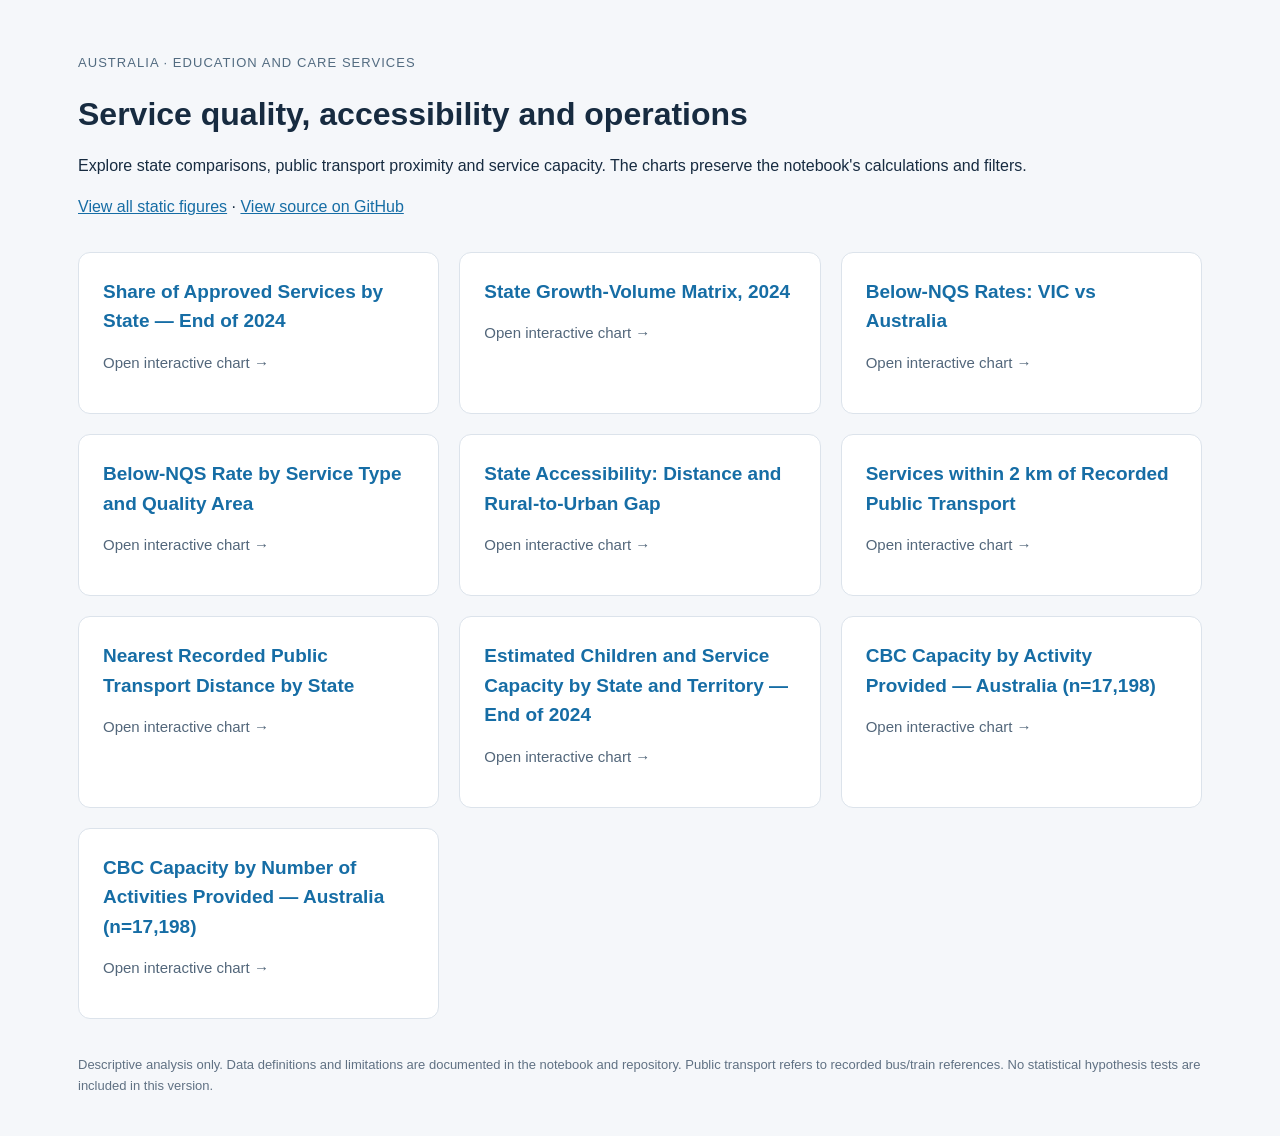
==== docs/index.html @ 6d8f4929 "Publish education services analysis and interactive charts" ====
<!doctype html><html lang="en"><head><meta charset="utf-8"><meta name="viewport" content="width=device-width,initial-scale=1"><title>Australian Education Services Analysis</title><link rel="stylesheet" href="assets/style.css"></head><body><main><header><p class="eyebrow">Australia · Education and care services</p><h1>Service quality, accessibility and operations</h1><p>Explore state comparisons, public transport proximity and service capacity. The charts preserve the notebook's calculations and filters.</p><p><a href="report.html">View all static figures</a> · <a href="https://github.com/YunMF19/australia-education-services-analysis">View source on GitHub</a></p></header><div class="cards"><article class="card"><a href="charts/service-distribution.html">Share of Approved Services by State — End of 2024</a><p>Open interactive chart →</p></article><article class="card"><a href="charts/state-growth.html">State Growth-Volume Matrix, 2024</a><p>Open interactive chart →</p></article><article class="card"><a href="charts/qa-below-nqs.html">Below-NQS Rates: VIC vs Australia</a><p>Open interactive chart →</p></article><article class="card"><a href="charts/qa-service-type.html">Below-NQS Rate by Service Type and Quality Area</a><p>Open interactive chart →</p></article><article class="card"><a href="charts/accessibility-scatter.html">State Accessibility: Distance and Rural-to-Urban Gap</a><p>Open interactive chart →</p></article><article class="card"><a href="charts/public-transport-within-2km.html">Services within 2 km of Recorded Public Transport</a><p>Open interactive chart →</p></article><article class="card"><a href="charts/public-transport-nearest-distance.html">Nearest Recorded Public Transport Distance by State</a><p>Open interactive chart →</p></article><article class="card"><a href="charts/children-capacity.html">Estimated Children and Service Capacity by State and Territory — End of 2024</a><p>Open interactive chart →</p></article><article class="card"><a href="charts/capacity-by-activity.html">CBC Capacity by Activity Provided — Australia (n=17,198)</a><p>Open interactive chart →</p></article><article class="card"><a href="charts/capacity-by-activity-count.html">CBC Capacity by Number of Activities Provided — Australia (n=17,198)</a><p>Open interactive chart →</p></article></div><footer>Descriptive analysis only. Data definitions and limitations are documented in the notebook and repository. Public transport refers to recorded bus/train references. No statistical hypothesis tests are included in this version.</footer></main></body></html>
---- docs/assets/style.css ----
*{box-sizing:border-box}body{margin:0;background:#f5f7fa;color:#172b40;font-family:Arial,sans-serif;line-height:1.55}main{max-width:1180px;margin:0 auto;padding:40px 28px}h1{font-size:32px;line-height:1.2}h2{font-size:22px}a{color:#166da5}header{margin-bottom:32px}.eyebrow{color:#526b80;font-size:13px;letter-spacing:.08em;text-transform:uppercase}.cards{display:grid;grid-template-columns:repeat(auto-fit,minmax(290px,1fr));gap:20px}.card,.figure{background:white;border:1px solid #dce3eb;border-radius:12px;padding:24px}.card a{font-size:19px;font-weight:bold;text-decoration:none}.card p,.note{color:#53677b;font-size:15px}.figure{margin-bottom:24px;overflow:auto}.figure img{display:block;max-width:100%;height:auto;margin:auto}.chart{background:white;overflow-x:auto;border-radius:12px}.back{display:inline-block;margin-bottom:16px}footer{margin-top:36px;font-size:13px;color:#607183}button{cursor:pointer}
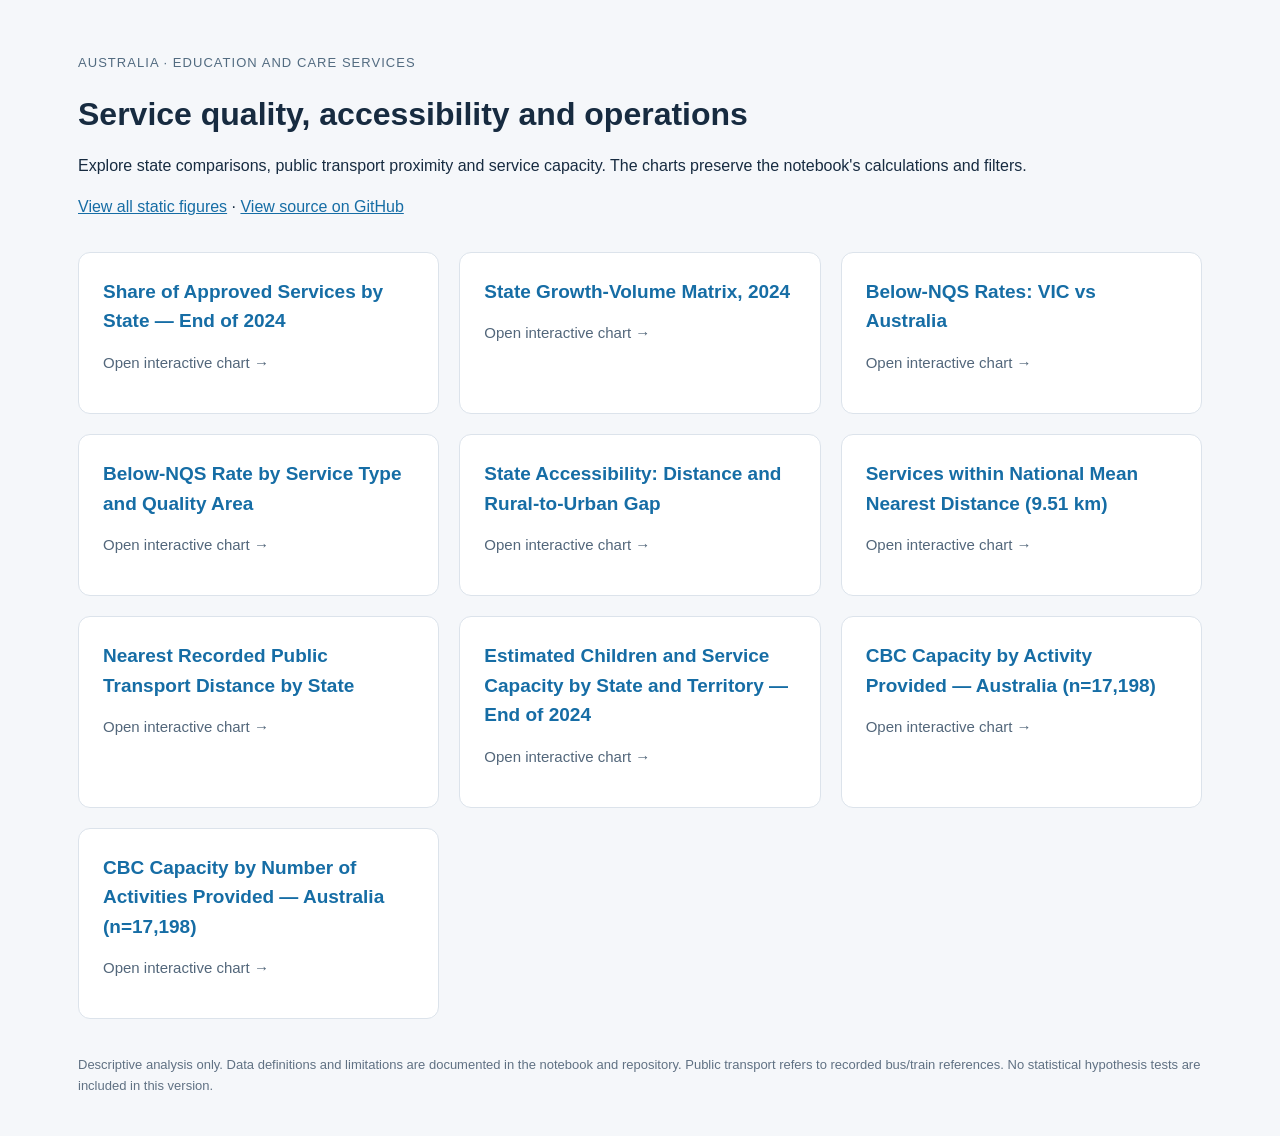
==== commit ae420942: "Use national mean nearest distance as transport threshold" ====
--- a/docs/index.html
+++ b/docs/index.html
@@ -1 +1 @@
-<!doctype html><html lang="en"><head><meta charset="utf-8"><meta name="viewport" content="width=device-width,initial-scale=1"><title>Australian Education Services Analysis</title><link rel="stylesheet" href="assets/style.css"></head><body><main><header><p class="eyebrow">Australia · Education and care services</p><h1>Service quality, accessibility and operations</h1><p>Explore state comparisons, public transport proximity and service capacity. The charts preserve the notebook's calculations and filters.</p><p><a href="report.html">View all static figures</a> · <a href="https://github.com/YunMF19/australia-education-services-analysis">View source on GitHub</a></p></header><div class="cards"><article class="card"><a href="charts/service-distribution.html">Share of Approved Services by State — End of 2024</a><p>Open interactive chart →</p></article><article class="card"><a href="charts/state-growth.html">State Growth-Volume Matrix, 2024</a><p>Open interactive chart →</p></article><article class="card"><a href="charts/qa-below-nqs.html">Below-NQS Rates: VIC vs Australia</a><p>Open interactive chart →</p></article><article class="card"><a href="charts/qa-service-type.html">Below-NQS Rate by Service Type and Quality Area</a><p>Open interactive chart →</p></article><article class="card"><a href="charts/accessibility-scatter.html">State Accessibility: Distance and Rural-to-Urban Gap</a><p>Open interactive chart →</p></article><article class="card"><a href="charts/public-transport-within-2km.html">Services within 2 km of Recorded Public Transport</a><p>Open interactive chart →</p></article><article class="card"><a href="charts/public-transport-nearest-distance.html">Nearest Recorded Public Transport Distance by State</a><p>Open interactive chart →</p></article><article class="card"><a href="charts/children-capacity.html">Estimated Children and Service Capacity by State and Territory — End of 2024</a><p>Open interactive chart →</p></article><article class="card"><a href="charts/capacity-by-activity.html">CBC Capacity by Activity Provided — Australia (n=17,198)</a><p>Open interactive chart →</p></article><article class="card"><a href="charts/capacity-by-activity-count.html">CBC Capacity by Number of Activities Provided — Australia (n=17,198)</a><p>Open interactive chart →</p></article></div><footer>Descriptive analysis only. Data definitions and limitations are documented in the notebook and repository. Public transport refers to recorded bus/train references. No statistical hypothesis tests are included in this version.</footer></main></body></html>+<!doctype html><html lang="en"><head><meta charset="utf-8"><meta name="viewport" content="width=device-width,initial-scale=1"><title>Australian Education Services Analysis</title><link rel="stylesheet" href="assets/style.css"></head><body><main><header><p class="eyebrow">Australia · Education and care services</p><h1>Service quality, accessibility and operations</h1><p>Explore state comparisons, public transport proximity and service capacity. The charts preserve the notebook's calculations and filters.</p><p><a href="report.html">View all static figures</a> · <a href="https://github.com/YunMF19/australia-education-services-analysis">View source on GitHub</a></p></header><div class="cards"><article class="card"><a href="charts/service-distribution.html">Share of Approved Services by State — End of 2024</a><p>Open interactive chart →</p></article><article class="card"><a href="charts/state-growth.html">State Growth-Volume Matrix, 2024</a><p>Open interactive chart →</p></article><article class="card"><a href="charts/qa-below-nqs.html">Below-NQS Rates: VIC vs Australia</a><p>Open interactive chart →</p></article><article class="card"><a href="charts/qa-service-type.html">Below-NQS Rate by Service Type and Quality Area</a><p>Open interactive chart →</p></article><article class="card"><a href="charts/accessibility-scatter.html">State Accessibility: Distance and Rural-to-Urban Gap</a><p>Open interactive chart →</p></article><article class="card"><a href="charts/public-transport-within-national-mean.html">Services within National Mean Nearest Distance (9.51 km)</a><p>Open interactive chart →</p></article><article class="card"><a href="charts/public-transport-nearest-distance.html">Nearest Recorded Public Transport Distance by State</a><p>Open interactive chart →</p></article><article class="card"><a href="charts/children-capacity.html">Estimated Children and Service Capacity by State and Territory — End of 2024</a><p>Open interactive chart →</p></article><article class="card"><a href="charts/capacity-by-activity.html">CBC Capacity by Activity Provided — Australia (n=17,198)</a><p>Open interactive chart →</p></article><article class="card"><a href="charts/capacity-by-activity-count.html">CBC Capacity by Number of Activities Provided — Australia (n=17,198)</a><p>Open interactive chart →</p></article></div><footer>Descriptive analysis only. Data definitions and limitations are documented in the notebook and repository. Public transport refers to recorded bus/train references. No statistical hypothesis tests are included in this version.</footer></main></body></html>
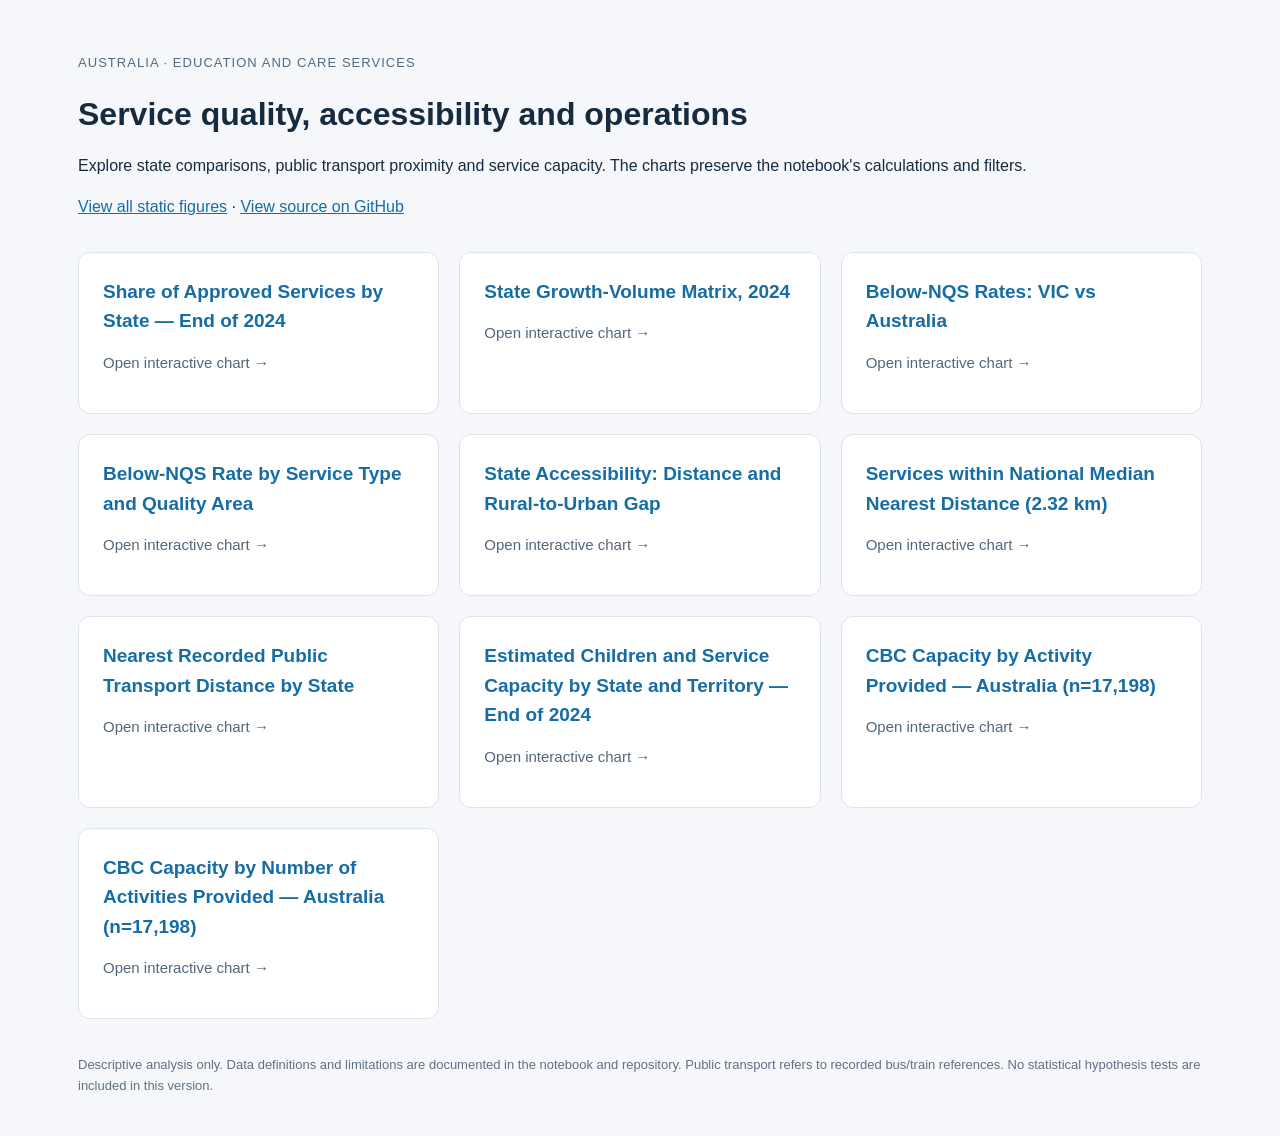
==== commit f2ab1e17: "Use national median nearest distance for transport coverage" ====
--- a/docs/index.html
+++ b/docs/index.html
@@ -1 +1 @@
-<!doctype html><html lang="en"><head><meta charset="utf-8"><meta name="viewport" content="width=device-width,initial-scale=1"><title>Australian Education Services Analysis</title><link rel="stylesheet" href="assets/style.css"></head><body><main><header><p class="eyebrow">Australia · Education and care services</p><h1>Service quality, accessibility and operations</h1><p>Explore state comparisons, public transport proximity and service capacity. The charts preserve the notebook's calculations and filters.</p><p><a href="report.html">View all static figures</a> · <a href="https://github.com/YunMF19/australia-education-services-analysis">View source on GitHub</a></p></header><div class="cards"><article class="card"><a href="charts/service-distribution.html">Share of Approved Services by State — End of 2024</a><p>Open interactive chart →</p></article><article class="card"><a href="charts/state-growth.html">State Growth-Volume Matrix, 2024</a><p>Open interactive chart →</p></article><article class="card"><a href="charts/qa-below-nqs.html">Below-NQS Rates: VIC vs Australia</a><p>Open interactive chart →</p></article><article class="card"><a href="charts/qa-service-type.html">Below-NQS Rate by Service Type and Quality Area</a><p>Open interactive chart →</p></article><article class="card"><a href="charts/accessibility-scatter.html">State Accessibility: Distance and Rural-to-Urban Gap</a><p>Open interactive chart →</p></article><article class="card"><a href="charts/public-transport-within-national-mean.html">Services within National Mean Nearest Distance (9.51 km)</a><p>Open interactive chart →</p></article><article class="card"><a href="charts/public-transport-nearest-distance.html">Nearest Recorded Public Transport Distance by State</a><p>Open interactive chart →</p></article><article class="card"><a href="charts/children-capacity.html">Estimated Children and Service Capacity by State and Territory — End of 2024</a><p>Open interactive chart →</p></article><article class="card"><a href="charts/capacity-by-activity.html">CBC Capacity by Activity Provided — Australia (n=17,198)</a><p>Open interactive chart →</p></article><article class="card"><a href="charts/capacity-by-activity-count.html">CBC Capacity by Number of Activities Provided — Australia (n=17,198)</a><p>Open interactive chart →</p></article></div><footer>Descriptive analysis only. Data definitions and limitations are documented in the notebook and repository. Public transport refers to recorded bus/train references. No statistical hypothesis tests are included in this version.</footer></main></body></html>+<!doctype html><html lang="en"><head><meta charset="utf-8"><meta name="viewport" content="width=device-width,initial-scale=1"><title>Australian Education Services Analysis</title><link rel="stylesheet" href="assets/style.css"></head><body><main><header><p class="eyebrow">Australia · Education and care services</p><h1>Service quality, accessibility and operations</h1><p>Explore state comparisons, public transport proximity and service capacity. The charts preserve the notebook's calculations and filters.</p><p><a href="report.html">View all static figures</a> · <a href="https://github.com/YunMF19/australia-education-services-analysis">View source on GitHub</a></p></header><div class="cards"><article class="card"><a href="charts/service-distribution.html">Share of Approved Services by State — End of 2024</a><p>Open interactive chart →</p></article><article class="card"><a href="charts/state-growth.html">State Growth-Volume Matrix, 2024</a><p>Open interactive chart →</p></article><article class="card"><a href="charts/qa-below-nqs.html">Below-NQS Rates: VIC vs Australia</a><p>Open interactive chart →</p></article><article class="card"><a href="charts/qa-service-type.html">Below-NQS Rate by Service Type and Quality Area</a><p>Open interactive chart →</p></article><article class="card"><a href="charts/accessibility-scatter.html">State Accessibility: Distance and Rural-to-Urban Gap</a><p>Open interactive chart →</p></article><article class="card"><a href="charts/public-transport-within-national-median.html">Services within National Median Nearest Distance (2.32 km)</a><p>Open interactive chart →</p></article><article class="card"><a href="charts/public-transport-nearest-distance.html">Nearest Recorded Public Transport Distance by State</a><p>Open interactive chart →</p></article><article class="card"><a href="charts/children-capacity.html">Estimated Children and Service Capacity by State and Territory — End of 2024</a><p>Open interactive chart →</p></article><article class="card"><a href="charts/capacity-by-activity.html">CBC Capacity by Activity Provided — Australia (n=17,198)</a><p>Open interactive chart →</p></article><article class="card"><a href="charts/capacity-by-activity-count.html">CBC Capacity by Number of Activities Provided — Australia (n=17,198)</a><p>Open interactive chart →</p></article></div><footer>Descriptive analysis only. Data definitions and limitations are documented in the notebook and repository. Public transport refers to recorded bus/train references. No statistical hypothesis tests are included in this version.</footer></main></body></html>
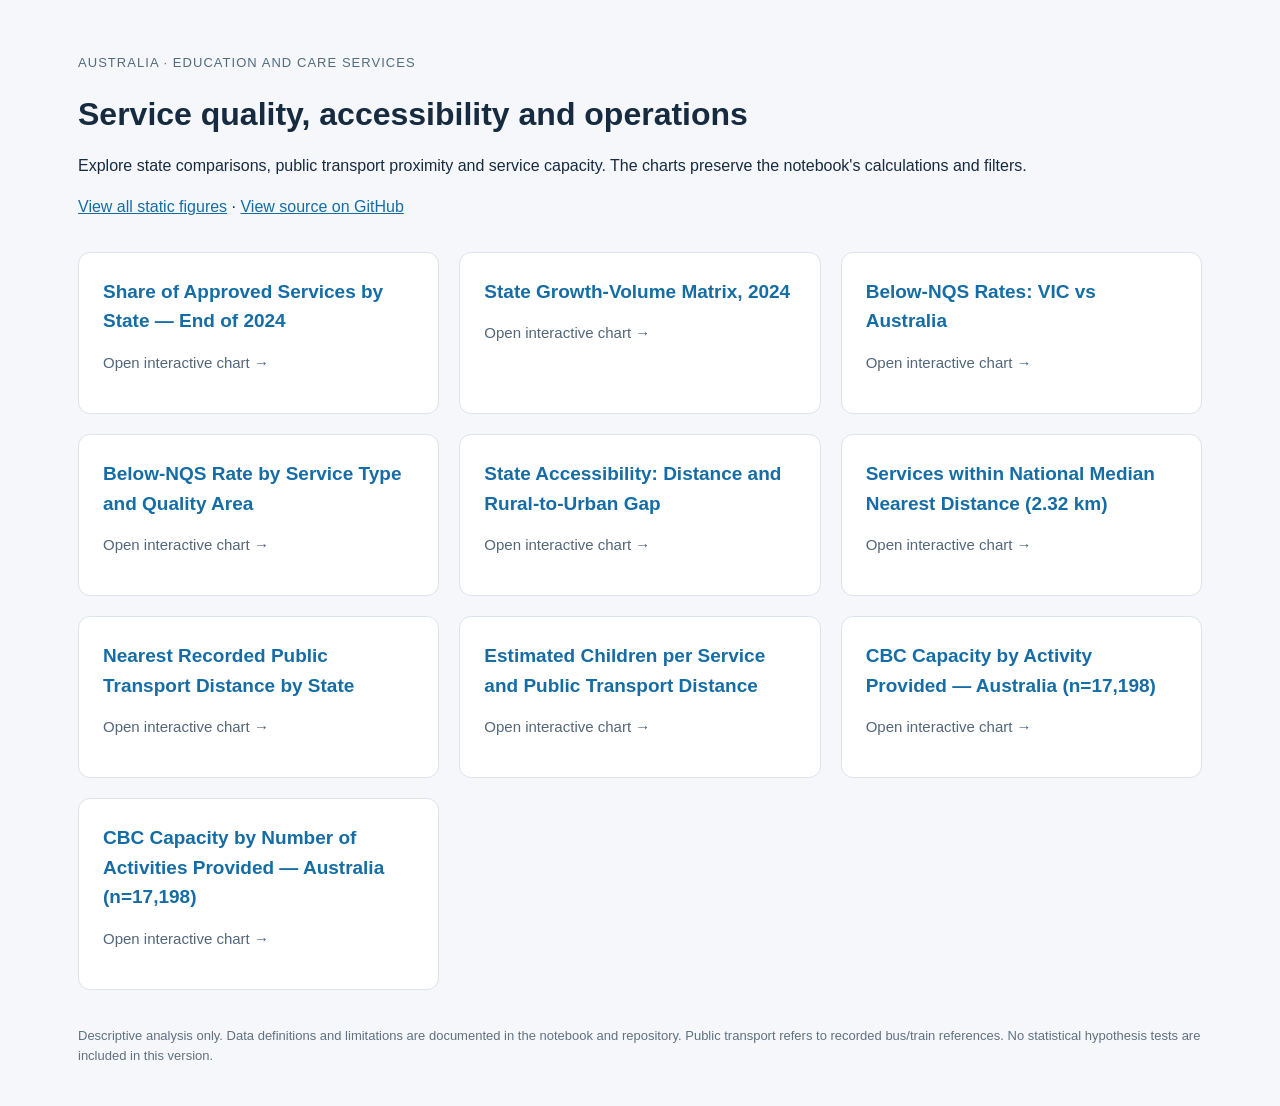
==== commit 0deb89a5: "Compare estimated demand with nearest transport distance" ====
--- a/docs/index.html
+++ b/docs/index.html
@@ -1 +1 @@
-<!doctype html><html lang="en"><head><meta charset="utf-8"><meta name="viewport" content="width=device-width,initial-scale=1"><title>Australian Education Services Analysis</title><link rel="stylesheet" href="assets/style.css"></head><body><main><header><p class="eyebrow">Australia · Education and care services</p><h1>Service quality, accessibility and operations</h1><p>Explore state comparisons, public transport proximity and service capacity. The charts preserve the notebook's calculations and filters.</p><p><a href="report.html">View all static figures</a> · <a href="https://github.com/YunMF19/australia-education-services-analysis">View source on GitHub</a></p></header><div class="cards"><article class="card"><a href="charts/service-distribution.html">Share of Approved Services by State — End of 2024</a><p>Open interactive chart →</p></article><article class="card"><a href="charts/state-growth.html">State Growth-Volume Matrix, 2024</a><p>Open interactive chart →</p></article><article class="card"><a href="charts/qa-below-nqs.html">Below-NQS Rates: VIC vs Australia</a><p>Open interactive chart →</p></article><article class="card"><a href="charts/qa-service-type.html">Below-NQS Rate by Service Type and Quality Area</a><p>Open interactive chart →</p></article><article class="card"><a href="charts/accessibility-scatter.html">State Accessibility: Distance and Rural-to-Urban Gap</a><p>Open interactive chart →</p></article><article class="card"><a href="charts/public-transport-within-national-median.html">Services within National Median Nearest Distance (2.32 km)</a><p>Open interactive chart →</p></article><article class="card"><a href="charts/public-transport-nearest-distance.html">Nearest Recorded Public Transport Distance by State</a><p>Open interactive chart →</p></article><article class="card"><a href="charts/children-capacity.html">Estimated Children and Service Capacity by State and Territory — End of 2024</a><p>Open interactive chart →</p></article><article class="card"><a href="charts/capacity-by-activity.html">CBC Capacity by Activity Provided — Australia (n=17,198)</a><p>Open interactive chart →</p></article><article class="card"><a href="charts/capacity-by-activity-count.html">CBC Capacity by Number of Activities Provided — Australia (n=17,198)</a><p>Open interactive chart →</p></article></div><footer>Descriptive analysis only. Data definitions and limitations are documented in the notebook and repository. Public transport refers to recorded bus/train references. No statistical hypothesis tests are included in this version.</footer></main></body></html>+<!doctype html><html lang="en"><head><meta charset="utf-8"><meta name="viewport" content="width=device-width,initial-scale=1"><title>Australian Education Services Analysis</title><link rel="stylesheet" href="assets/style.css"></head><body><main><header><p class="eyebrow">Australia · Education and care services</p><h1>Service quality, accessibility and operations</h1><p>Explore state comparisons, public transport proximity and service capacity. The charts preserve the notebook's calculations and filters.</p><p><a href="report.html">View all static figures</a> · <a href="https://github.com/YunMF19/australia-education-services-analysis">View source on GitHub</a></p></header><div class="cards"><article class="card"><a href="charts/service-distribution.html">Share of Approved Services by State — End of 2024</a><p>Open interactive chart →</p></article><article class="card"><a href="charts/state-growth.html">State Growth-Volume Matrix, 2024</a><p>Open interactive chart →</p></article><article class="card"><a href="charts/qa-below-nqs.html">Below-NQS Rates: VIC vs Australia</a><p>Open interactive chart →</p></article><article class="card"><a href="charts/qa-service-type.html">Below-NQS Rate by Service Type and Quality Area</a><p>Open interactive chart →</p></article><article class="card"><a href="charts/accessibility-scatter.html">State Accessibility: Distance and Rural-to-Urban Gap</a><p>Open interactive chart →</p></article><article class="card"><a href="charts/public-transport-within-national-median.html">Services within National Median Nearest Distance (2.32 km)</a><p>Open interactive chart →</p></article><article class="card"><a href="charts/public-transport-nearest-distance.html">Nearest Recorded Public Transport Distance by State</a><p>Open interactive chart →</p></article><article class="card"><a href="charts/children-accessibility.html">Estimated Children per Service and Public Transport Distance</a><p>Open interactive chart →</p></article><article class="card"><a href="charts/capacity-by-activity.html">CBC Capacity by Activity Provided — Australia (n=17,198)</a><p>Open interactive chart →</p></article><article class="card"><a href="charts/capacity-by-activity-count.html">CBC Capacity by Number of Activities Provided — Australia (n=17,198)</a><p>Open interactive chart →</p></article></div><footer>Descriptive analysis only. Data definitions and limitations are documented in the notebook and repository. Public transport refers to recorded bus/train references. No statistical hypothesis tests are included in this version.</footer></main></body></html>
